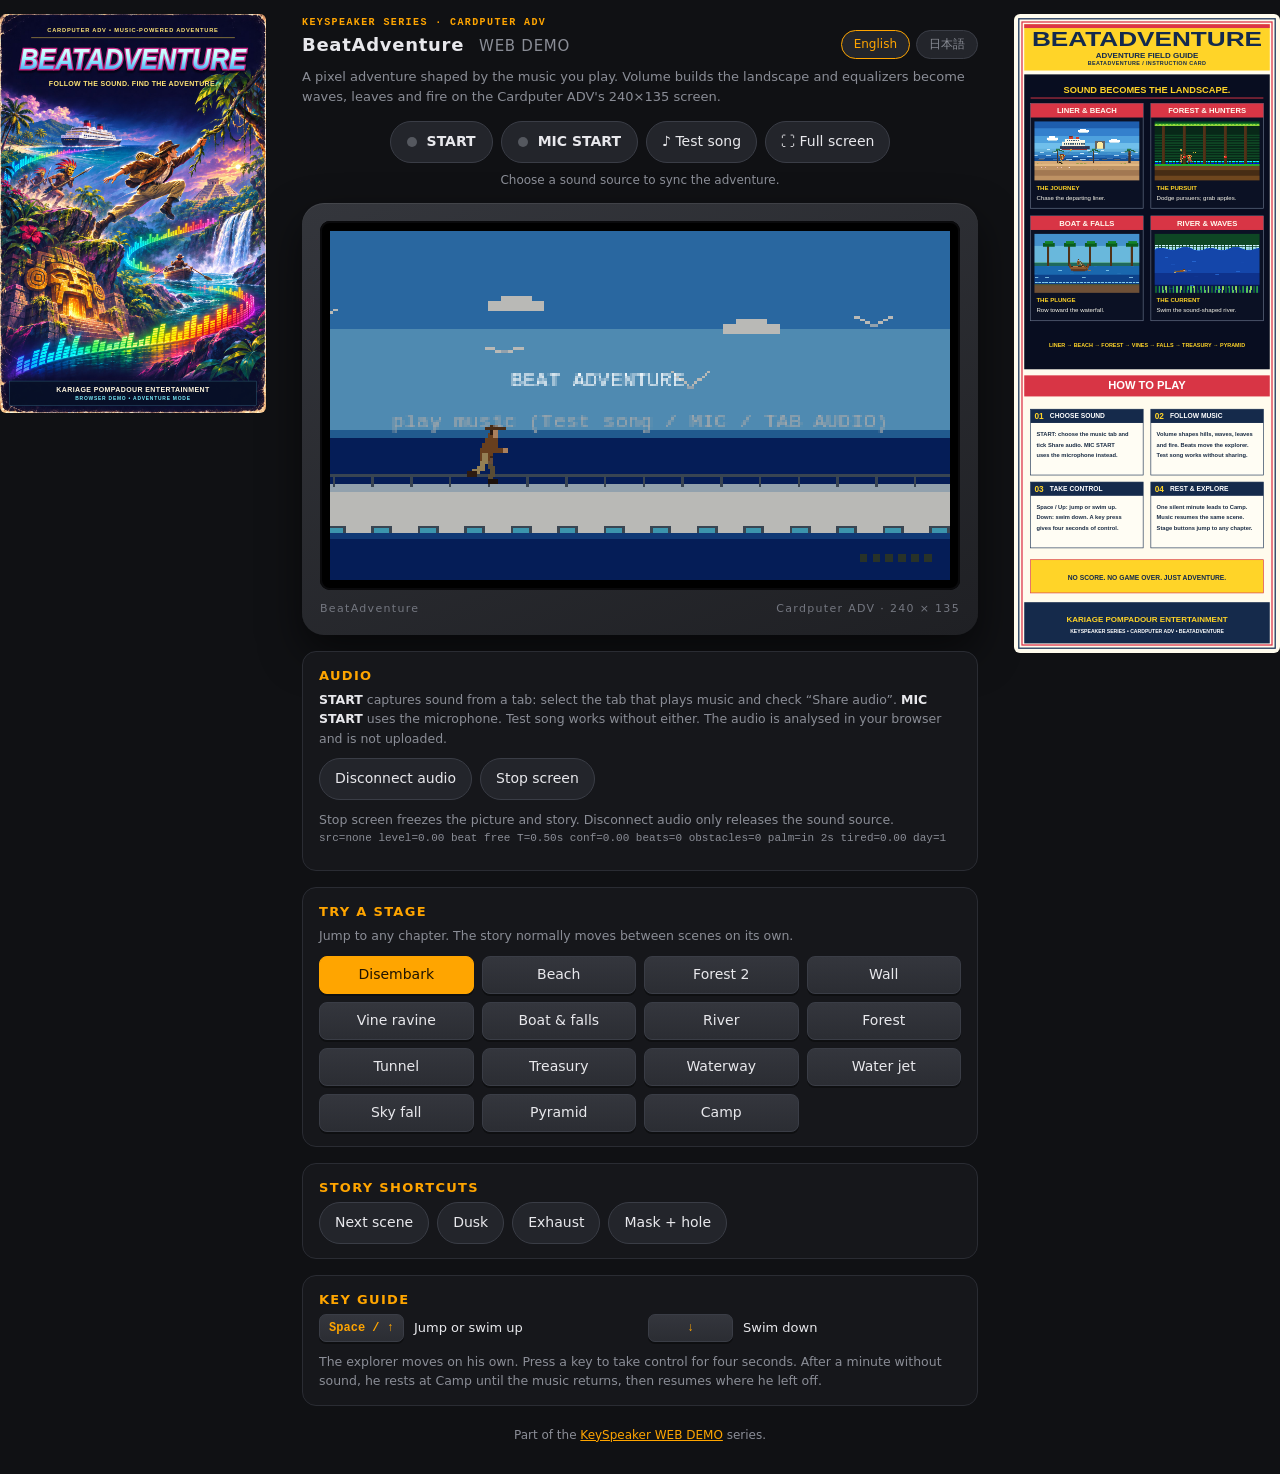
==== web/index.html @ 1c55af77 "Initial commit" ====
<!doctype html>
<!-- Copyright (c) 2026 Kariage POMPADOUR Entertainment Corporation. MIT License. -->
<html lang="en" data-lang="en">
<head>
  <meta charset="utf-8">
  <meta name="viewport" content="width=device-width, initial-scale=1, viewport-fit=cover">
  <meta name="theme-color" content="#101114">
  <meta name="description" content="BeatAdventure WEB DEMO: a music-powered pixel adventure on the 240×135 Cardputer ADV screen. 音に反応する冒険ゲームのブラウザデモ。">
  <link rel="icon" href="assets/icon.svg" type="image/svg+xml">
  <link rel="stylesheet" href="styles.css">
  <title>BeatAdventure WEB DEMO</title>
</head>
<body>
<aside class="poster-side" aria-label="BeatAdventure poster">
  <a class="gimg" lang="en" href="assets/poster-en.svg" target="_blank" rel="noopener"><img src="assets/poster-en.svg" width="1024" height="1536" alt="BeatAdventure adventure poster"></a>
  <a class="gimg" lang="ja" href="assets/poster-ja.svg" target="_blank" rel="noopener"><img src="assets/poster-ja.svg" width="1024" height="1536" alt="BeatAdventure イメージポスター"></a>
</aside>
<main class="page">
  <section class="poster-top" aria-label="BeatAdventure poster">
    <a class="gimg" lang="en" href="assets/poster-en.svg" target="_blank" rel="noopener"><img src="assets/poster-en.svg" width="1024" height="1536" alt="BeatAdventure adventure poster"></a>
    <a class="gimg" lang="ja" href="assets/poster-ja.svg" target="_blank" rel="noopener"><img src="assets/poster-ja.svg" width="1024" height="1536" alt="BeatAdventure イメージポスター"></a>
  </section>
  <header class="top">
    <div><p class="series">KEYSPEAKER SERIES · CARDPUTER ADV</p><h1>BeatAdventure <small>WEB DEMO</small></h1></div>
    <div class="langs" aria-label="Language"><button type="button" data-setlang="en">English</button><button type="button" data-setlang="ja">日本語</button></div>
  </header>
  <p class="lead"><span lang="en">A pixel adventure shaped by the music you play. Volume builds the landscape and equalizers become waves, leaves and fire on the Cardputer ADV's 240×135 screen.</span><span lang="ja">再生中の音楽が地形をつくるピクセル冒険活劇。音量の山やグライコが波、木の葉、炎に変わる Cardputer ADV の240×135画面をブラウザで楽しめます。</span></p>

  <div class="quick" aria-label="Audio and display controls">
    <button class="power" id="bShare" type="button" aria-pressed="false"><span class="power-light" aria-hidden="true"></span><b>START</b></button>
    <button class="power" id="bMic" type="button" aria-pressed="false"><span class="power-light" aria-hidden="true"></span><b>MIC START</b></button>
    <button class="btn" id="bTest" type="button" aria-pressed="false">♪ <span lang="en">Test song</span><span lang="ja">テスト曲</span></button>
    <button class="btn" id="bFull" type="button">⛶ <span lang="en">Full screen</span><span lang="ja">全画面</span></button>
    <p id="msg" role="status" aria-live="polite"><span lang="en">Choose a sound source to sync the adventure.</span><span lang="ja">音源を選ぶと冒険が音に反応します。</span></p>
  </div>

  <section class="device" id="gameView" aria-label="BeatAdventure screen">
    <div class="bezel"><canvas id="lcd" width="240" height="135" aria-label="Cardputer ADV adventure screen"></canvas></div>
    <div class="brand"><span>BeatAdventure</span><span>Cardputer ADV · 240 × 135</span></div>
  </section>

  <section class="control-panel" aria-labelledby="audio-heading">
    <h2 id="audio-heading">AUDIO</h2>
    <p><span lang="en"><b>START</b> captures sound from a tab: select the tab that plays music and check “Share audio”. <b>MIC START</b> uses the microphone. Test song works without either. The audio is analysed in your browser and is not uploaded.</span><span lang="ja"><b>START</b> で音楽を再生しているタブを選び、「音声を共有」にチェックしてください。<b>MIC START</b> はマイク、<b>テスト曲</b>は共有なしで試せます。音はブラウザ内で解析し、送信しません。</span></p>
    <div class="panel-actions"><button class="btn" id="bDisconnect" type="button"><span lang="en">Disconnect audio</span><span lang="ja">音声の接続を解除</span></button><button class="btn" id="bStop" type="button" aria-pressed="false">Stop screen</button></div>
    <p class="hint"><span lang="en">Stop screen freezes the picture and story. Disconnect audio only releases the sound source.</span><span lang="ja">「画面を停止」は映像と物語を止めます。「音声の接続を解除」は音源だけを切り離します。</span></p>
    <p id="dbg" class="debug">no sound yet</p>
  </section>

  <section class="control-panel" aria-labelledby="stages-heading">
    <h2 id="stages-heading"><span lang="en">TRY A STAGE</span><span lang="ja">ステージを試す</span></h2>
    <p><span lang="en">Jump to any chapter. The story normally moves between scenes on its own.</span><span lang="ja">どの章からでも試せます。通常の冒険では物語に沿って自動で次のシーンへ進みます。</span></p>
    <div class="stage-grid">
      <button id="bClimb" type="button"><span lang="en">Disembark</span><span lang="ja">客船から下船</span></button>
      <button id="bBeach" type="button"><span lang="en">Beach</span><span lang="ja">浜辺</span></button>
      <button id="bForest2" type="button"><span lang="en">Forest 2</span><span lang="ja">起伏のある森</span></button>
      <button id="bWall" type="button"><span lang="en">Wall</span><span lang="ja">崩れた崖</span></button>
      <button id="bVines" type="button"><span lang="en">Vine ravine</span><span lang="ja">ツタの峡谷</span></button>
      <button id="bBoatfall" type="button"><span lang="en">Boat &amp; falls</span><span lang="ja">小舟と滝</span></button>
      <button id="bRiver" type="button"><span lang="en">River</span><span lang="ja">川</span></button>
      <button id="bForest" type="button"><span lang="en">Forest</span><span lang="ja">森</span></button>
      <button id="bTunnel" type="button"><span lang="en">Tunnel</span><span lang="ja">トンネル</span></button>
      <button id="bCav" type="button"><span lang="en">Treasury</span><span lang="ja">宝倉庫</span></button>
      <button id="bWaterway" type="button"><span lang="en">Waterway</span><span lang="ja">地下水路</span></button>
      <button id="bFountain" type="button"><span lang="en">Water jet</span><span lang="ja">噴き上げる水</span></button>
      <button id="bSkyfall" type="button"><span lang="en">Sky fall</span><span lang="ja">空から落下</span></button>
      <button id="bPyramid" type="button"><span lang="en">Pyramid</span><span lang="ja">ピラミッド</span></button>
      <button id="bCamp" type="button"><span lang="en">Camp</span><span lang="ja">キャンプ</span></button>
    </div>
  </section>

  <section class="control-panel" aria-labelledby="shortcuts-heading">
    <h2 id="shortcuts-heading"><span lang="en">STORY SHORTCUTS</span><span lang="ja">物語のショートカット</span></h2>
    <div class="panel-actions"><button class="btn" id="bScene" type="button"><span lang="en">Next scene</span><span lang="ja">次のシーン</span></button><button class="btn" id="bDusk" type="button"><span lang="en">Dusk</span><span lang="ja">夕暮れ</span></button><button class="btn" id="bCol" type="button"><span lang="en">Exhaust</span><span lang="ja">力尽きる</span></button><button class="btn" id="bHole" type="button"><span lang="en">Mask + hole</span><span lang="ja">仮面と穴</span></button></div>
  </section>

  <section class="control-panel" aria-labelledby="guide-heading">
    <h2 id="guide-heading"><span lang="en">KEY GUIDE</span><span lang="ja">操作ガイド</span></h2>
    <div class="key-grid"><div><kbd>Space / ↑</kbd><span lang="en">Jump or swim up</span><span lang="ja">ジャンプ・上へ泳ぐ</span></div><div><kbd>↓</kbd><span lang="en">Swim down</span><span lang="ja">下へ泳ぐ</span></div></div>
    <p class="hint"><span lang="en">The explorer moves on his own. Press a key to take control for four seconds. After a minute without sound, he rests at Camp until the music returns, then resumes where he left off.</span><span lang="ja">主人公は自動で進みます。キーを押すと4秒間操作できます。音が1分以上止まるとキャンプで休み、音楽が戻れば元の場所から再開します。</span></p>
  </section>
  <section class="control-panel guide-bottom" aria-label="Adventure instruction card">
    <h2><span lang="en">ADVENTURE FIELD GUIDE</span><span lang="ja">冒険のインストラクションカード</span></h2>
    <p><span lang="en">The journey, sound controls and keys at a glance. Tap the card to open it full size.</span><span lang="ja">旅の場面と音源・キー操作を一枚にまとめました。押すと大きく見られます。</span></p>
    <a class="gimg" lang="en" href="assets/field-guide-en.svg" target="_blank" rel="noopener"><img src="assets/field-guide-en.svg" width="832" height="2000" alt="BeatAdventure adventure instruction card" loading="lazy"></a>
    <a class="gimg" lang="ja" href="assets/field-guide-ja.svg" target="_blank" rel="noopener"><img src="assets/field-guide-ja.svg" width="832" height="2000" alt="BeatAdventure 冒険のインストラクションカード" loading="lazy"></a>
  </section>
  <footer><span lang="en">Part of the <a href="https://github.com/kariagepompadour/KeySpeaker-WEB-DEMO" target="_blank" rel="noopener">KeySpeaker WEB DEMO</a> series.</span><span lang="ja"><a href="https://github.com/kariagepompadour/KeySpeaker-WEB-DEMO" target="_blank" rel="noopener">KeySpeaker WEB DEMO</a> と同じシリーズの作品です。</span></footer>
</main>
<aside class="side" aria-label="Adventure instruction card">
  <a class="gimg" lang="en" href="assets/field-guide-en.svg" target="_blank" rel="noopener"><img src="assets/field-guide-en.svg" width="832" height="2000" alt="BeatAdventure adventure instruction card"></a>
  <a class="gimg" lang="ja" href="assets/field-guide-ja.svg" target="_blank" rel="noopener"><img src="assets/field-guide-ja.svg" width="832" height="2000" alt="BeatAdventure 冒険のインストラクションカード"></a>
</aside>
<script src="ui.js"></script>
<script src="beat.js"></script>
<script src="game.js"></script>
</body>
</html>
---- web/styles.css ----
/* Copyright (c) 2026 Kariage POMPADOUR Entertainment Corporation. MIT License. */
:root {
  color-scheme: dark;
  --page: #101114;
  --ink: #e8e8ec;
  --dim: #8a8d96;
  --amber: #ffa500;
  --line: #2a2c33;
  --body1: #34363c;
  --body2: #1f2024;
}
* { box-sizing: border-box; }
[hidden] { display: none !important; }
html, body { margin: 0; min-height: 100%; background: var(--page); color: var(--ink); }
body { font: 14px/1.55 -apple-system, "Hiragino Sans", "Yu Gothic", system-ui, sans-serif; }
button { font: inherit; touch-action: manipulation; cursor: pointer; }
button:focus-visible, a:focus-visible { outline: 2px solid var(--amber); outline-offset: 3px; }
a { color: var(--amber); }
.page { width: min(100%, 820px); margin: auto; padding: max(16px, env(safe-area-inset-top)) 12px max(30px, env(safe-area-inset-bottom)); }
.top { display: flex; justify-content: space-between; align-items: end; gap: 12px; }
.series { margin: 0 0 2px; color: var(--amber); font: 700 10px/1.3 ui-monospace, Menlo, monospace; letter-spacing: .14em; }
h1 { margin: 0; font-size: 18px; letter-spacing: .04em; }
h1 small { color: var(--dim); font-weight: 400; margin-left: 8px; }
.langs { display: flex; gap: 6px; flex: none; }
.langs button { padding: 4px 12px; border-radius: 999px; border: 1px solid #3a3d46; background: #23252b; color: var(--dim); font-size: 12px; }
.langs button.act { color: var(--amber); border-color: var(--amber); }
html[data-lang="ja"] [lang="en"], html[data-lang="en"] [lang="ja"] { display: none; }
.lead { max-width: 690px; margin: 8px 0 14px; color: var(--dim); font-size: 13px; }

.quick { display: flex; flex-wrap: wrap; gap: 8px; justify-content: center; align-items: center; margin-bottom: 12px; }
.power, .btn { min-height: 42px; border: 1px solid #3a3d46; background: #23252b; color: var(--ink); }
.power { display: inline-flex; align-items: center; gap: 10px; padding: 9px 16px; border-radius: 999px; }
.power-light { width: 10px; height: 10px; border-radius: 50%; background: #55585f; }
.power[aria-pressed="true"] { border-color: var(--amber); }
.power[aria-pressed="true"] .power-light { background: #28eb5a; box-shadow: 0 0 8px #28eb5a; }
.btn { padding: 8px 15px; border-radius: 999px; }
.btn:hover, .power:hover, .stage-grid button:hover { background: #2c2f37; border-color: var(--amber); }
.btn[aria-pressed="true"] { color: var(--amber); border-color: var(--amber); }
#msg { flex-basis: 100%; min-height: 20px; margin: 0; color: var(--dim); text-align: center; font-size: 12px; }

.device { background: linear-gradient(160deg, var(--body1), var(--body2)); border-radius: 22px; padding: 18px;
  box-shadow: 0 18px 40px rgba(0,0,0,.55), inset 0 1px 0 rgba(255,255,255,.08); }
.bezel { background: #000; border-radius: 10px; padding: 10px; box-shadow: inset 0 0 0 2px #0a0a0c, inset 0 2px 8px rgba(0,0,0,.9); }
#lcd { display: block; width: 100%; aspect-ratio: 240 / 135; image-rendering: pixelated; image-rendering: crisp-edges; background: #000; }
.brand { display: flex; justify-content: space-between; gap: 8px; margin-top: 10px; color: #747780; font-size: 11px; letter-spacing: .12em; }
.device:fullscreen { display: flex; align-items: center; justify-content: center; width: 100vw; height: 100vh; padding: 0; border-radius: 0; background: #000; }
.device:fullscreen .bezel { width: min(100vw, 177.78vh); padding: 0; border-radius: 0; box-shadow: none; }
.device:fullscreen .brand { display: none; }

.control-panel { margin-top: 16px; padding: 14px 16px; border: 1px solid var(--line); border-radius: 14px; background: #16171b; }
.control-panel h2 { margin: 0 0 4px; color: var(--amber); font-size: 13px; letter-spacing: .1em; }
.control-panel p { margin: 0 0 10px; color: var(--dim); font-size: 12.5px; }
.control-panel p b { color: var(--ink); font-weight: 600; }
.control-panel .hint { margin: 10px 0 0; }
.panel-actions { display: flex; flex-wrap: wrap; gap: 8px; }
.debug { overflow-wrap: anywhere; font: 11px/1.5 ui-monospace, Menlo, monospace !important; }
.stage-grid { display: grid; grid-template-columns: repeat(auto-fit, minmax(135px, 1fr)); gap: 8px; }
.stage-grid button { min-height: 38px; padding: 7px 10px; border-radius: 8px; border: 1px solid #3a3d46; background: linear-gradient(#34363d, #2b2d33); box-shadow: 0 2px 0 #0e0f11; color: var(--ink); text-align: center; }
.stage-grid button.active { color: #201400; background: var(--amber); border-color: var(--amber); }
.key-grid { display: grid; grid-template-columns: repeat(auto-fit, minmax(210px, 1fr)); gap: 8px 16px; }
.key-grid > div { display: flex; align-items: center; gap: 10px; font-size: 13px; }
kbd { display: inline-block; min-width: 85px; padding: 7px 9px; border: 1px solid #3a3d46; border-radius: 7px; background: linear-gradient(#34363d, #2b2d33); box-shadow: 0 2px 0 #0e0f11; color: var(--amber); font: 700 12px/1 ui-monospace, Menlo, monospace; text-align: center; }
footer { padding: 20px 2px 0; color: var(--dim); font-size: 12px; text-align: center; }
.poster-side, .side { display: none; }
.poster-top { margin-bottom: 14px; }
.poster-top .gimg { max-width: 380px; }
.gimg { display: block; width: 100%; max-width: 520px; margin: 0 auto; }
.gimg img { display: block; width: 100%; height: auto; border-radius: 6px; }
.guide-bottom .gimg { max-width: 450px; }
@media (min-width: 1200px) {
  body { display: grid; grid-template-columns: minmax(220px, 400px) minmax(0, 820px); column-gap: 24px; justify-content: center; align-items: start; }
  .poster-side { display: block; padding: 14px 0; position: sticky; top: 0; max-height: 100svh; overflow-y: auto; scrollbar-width: none; }
  .poster-side .gimg, .side .gimg { margin: 0; }
  .poster-top { display: none; }
}
@media (min-width: 1280px) {
  /* Three columns: poster | game | instruction card. The centre column gives up width first (700-820px) so that the
     side images stay readable at 1280px (about 266px each) instead of shrinking to about 206px. */
  body { max-width: 1668px; margin-inline: auto; grid-template-columns: minmax(190px, 1fr) clamp(700px, calc(100vw - 580px), 820px) minmax(190px, 1fr); }
  .side { display: block; padding: 14px 0; position: sticky; top: 0; max-height: 100svh; overflow-y: auto; overscroll-behavior: contain; scrollbar-width: thin; }
  .guide-bottom { display: none; }
}
@media (max-width: 520px) {
  .top { align-items: start; flex-direction: column; }
  .device { padding: 12px; border-radius: 16px; }
  .quick { justify-content: start; }
  .stage-grid { grid-template-columns: repeat(2, minmax(0, 1fr)); }
  .brand { font-size: 9px; }
}
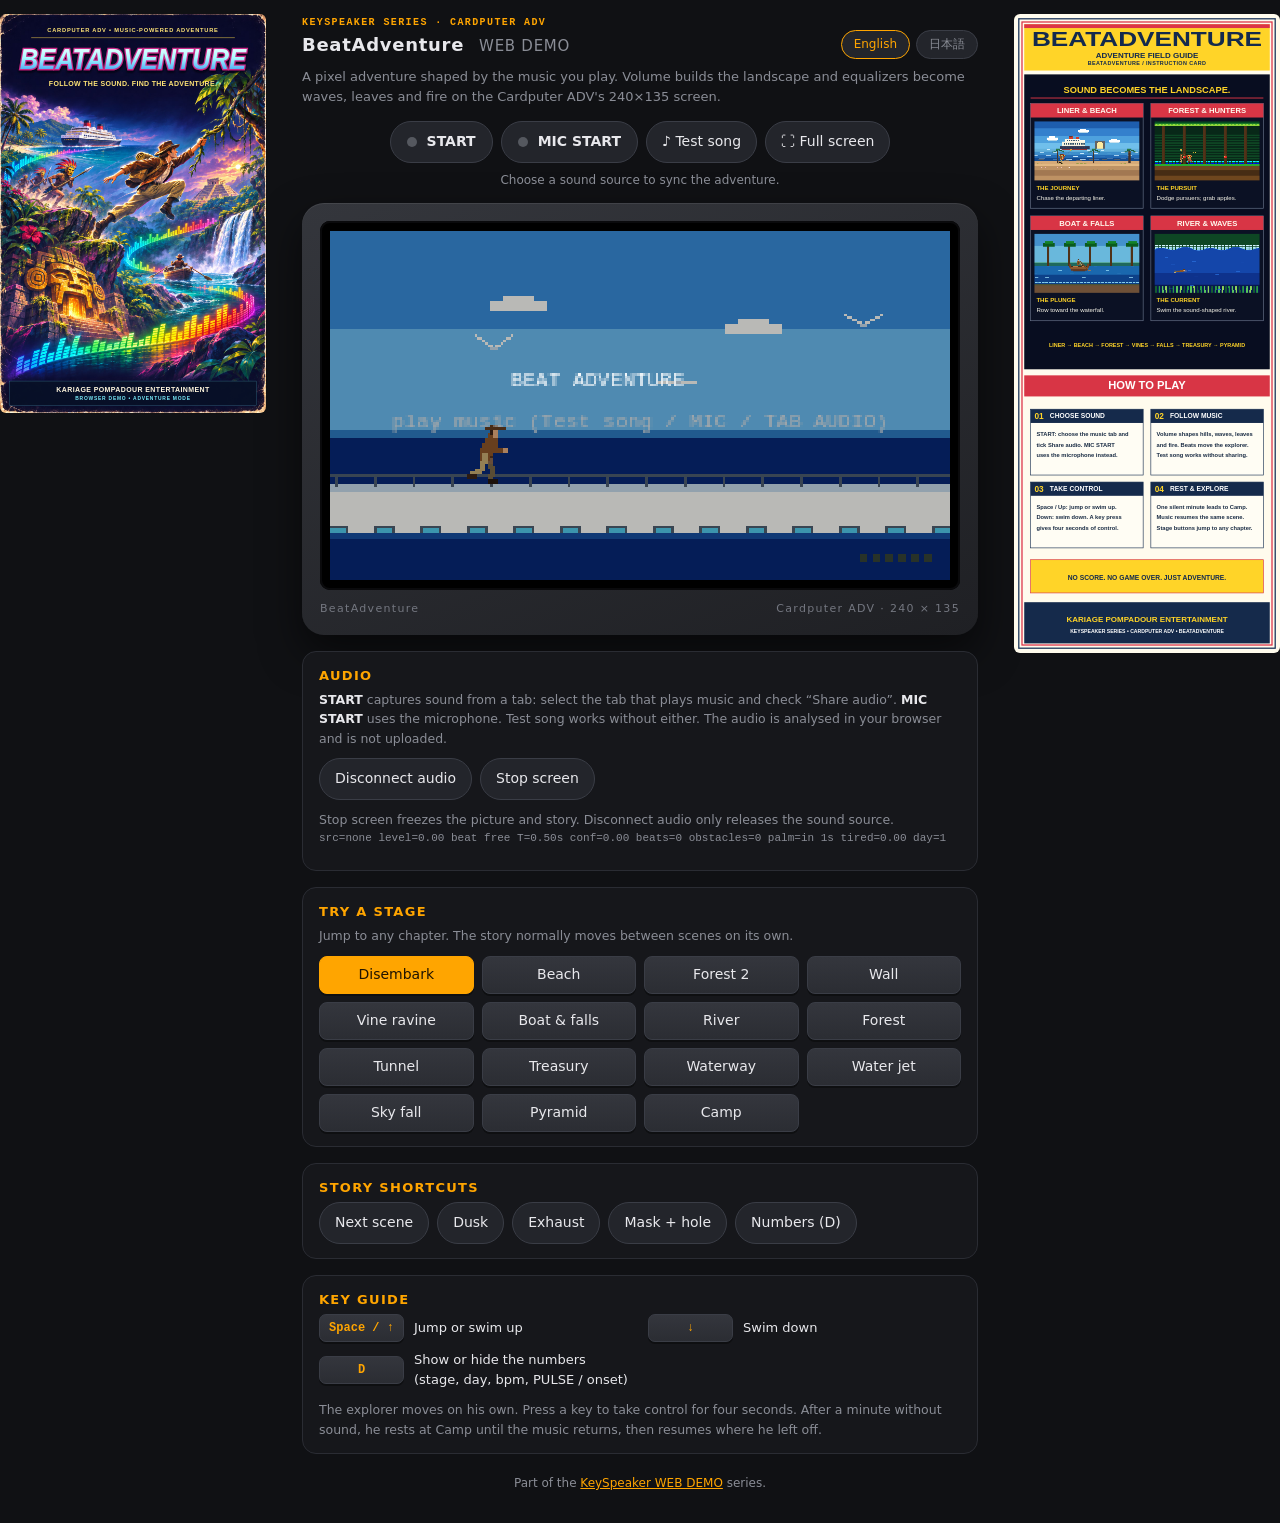
==== commit 87d9e753: "Add d key numbers overlay (stage, day, bpm, PULSE/onset) Match the Cardputer ADV build: nothing is w" ====
--- a/web/index.html
+++ b/web/index.html
@@ -71,12 +71,12 @@
 
   <section class="control-panel" aria-labelledby="shortcuts-heading">
     <h2 id="shortcuts-heading"><span lang="en">STORY SHORTCUTS</span><span lang="ja">物語のショートカット</span></h2>
-    <div class="panel-actions"><button class="btn" id="bScene" type="button"><span lang="en">Next scene</span><span lang="ja">次のシーン</span></button><button class="btn" id="bDusk" type="button"><span lang="en">Dusk</span><span lang="ja">夕暮れ</span></button><button class="btn" id="bCol" type="button"><span lang="en">Exhaust</span><span lang="ja">力尽きる</span></button><button class="btn" id="bHole" type="button"><span lang="en">Mask + hole</span><span lang="ja">仮面と穴</span></button></div>
+    <div class="panel-actions"><button class="btn" id="bScene" type="button"><span lang="en">Next scene</span><span lang="ja">次のシーン</span></button><button class="btn" id="bDusk" type="button"><span lang="en">Dusk</span><span lang="ja">夕暮れ</span></button><button class="btn" id="bCol" type="button"><span lang="en">Exhaust</span><span lang="ja">力尽きる</span></button><button class="btn" id="bHole" type="button"><span lang="en">Mask + hole</span><span lang="ja">仮面と穴</span></button><button class="btn" id="bDiag" type="button" aria-pressed="false"><span lang="en">Numbers (D)</span><span lang="ja">数値表示 (D)</span></button></div>
   </section>
 
   <section class="control-panel" aria-labelledby="guide-heading">
     <h2 id="guide-heading"><span lang="en">KEY GUIDE</span><span lang="ja">操作ガイド</span></h2>
-    <div class="key-grid"><div><kbd>Space / ↑</kbd><span lang="en">Jump or swim up</span><span lang="ja">ジャンプ・上へ泳ぐ</span></div><div><kbd>↓</kbd><span lang="en">Swim down</span><span lang="ja">下へ泳ぐ</span></div></div>
+    <div class="key-grid"><div><kbd>Space / ↑</kbd><span lang="en">Jump or swim up</span><span lang="ja">ジャンプ・上へ泳ぐ</span></div><div><kbd>↓</kbd><span lang="en">Swim down</span><span lang="ja">下へ泳ぐ</span></div><div><kbd>D</kbd><span lang="en">Show or hide the numbers (stage, day, bpm, PULSE / onset)</span><span lang="ja">数値表示の切り替え（場面・日数・bpm・PULSE / onset）</span></div></div>
     <p class="hint"><span lang="en">The explorer moves on his own. Press a key to take control for four seconds. After a minute without sound, he rests at Camp until the music returns, then resumes where he left off.</span><span lang="ja">主人公は自動で進みます。キーを押すと4秒間操作できます。音が1分以上止まるとキャンプで休み、音楽が戻れば元の場所から再開します。</span></p>
   </section>
   <section class="control-panel guide-bottom" aria-label="Adventure instruction card">
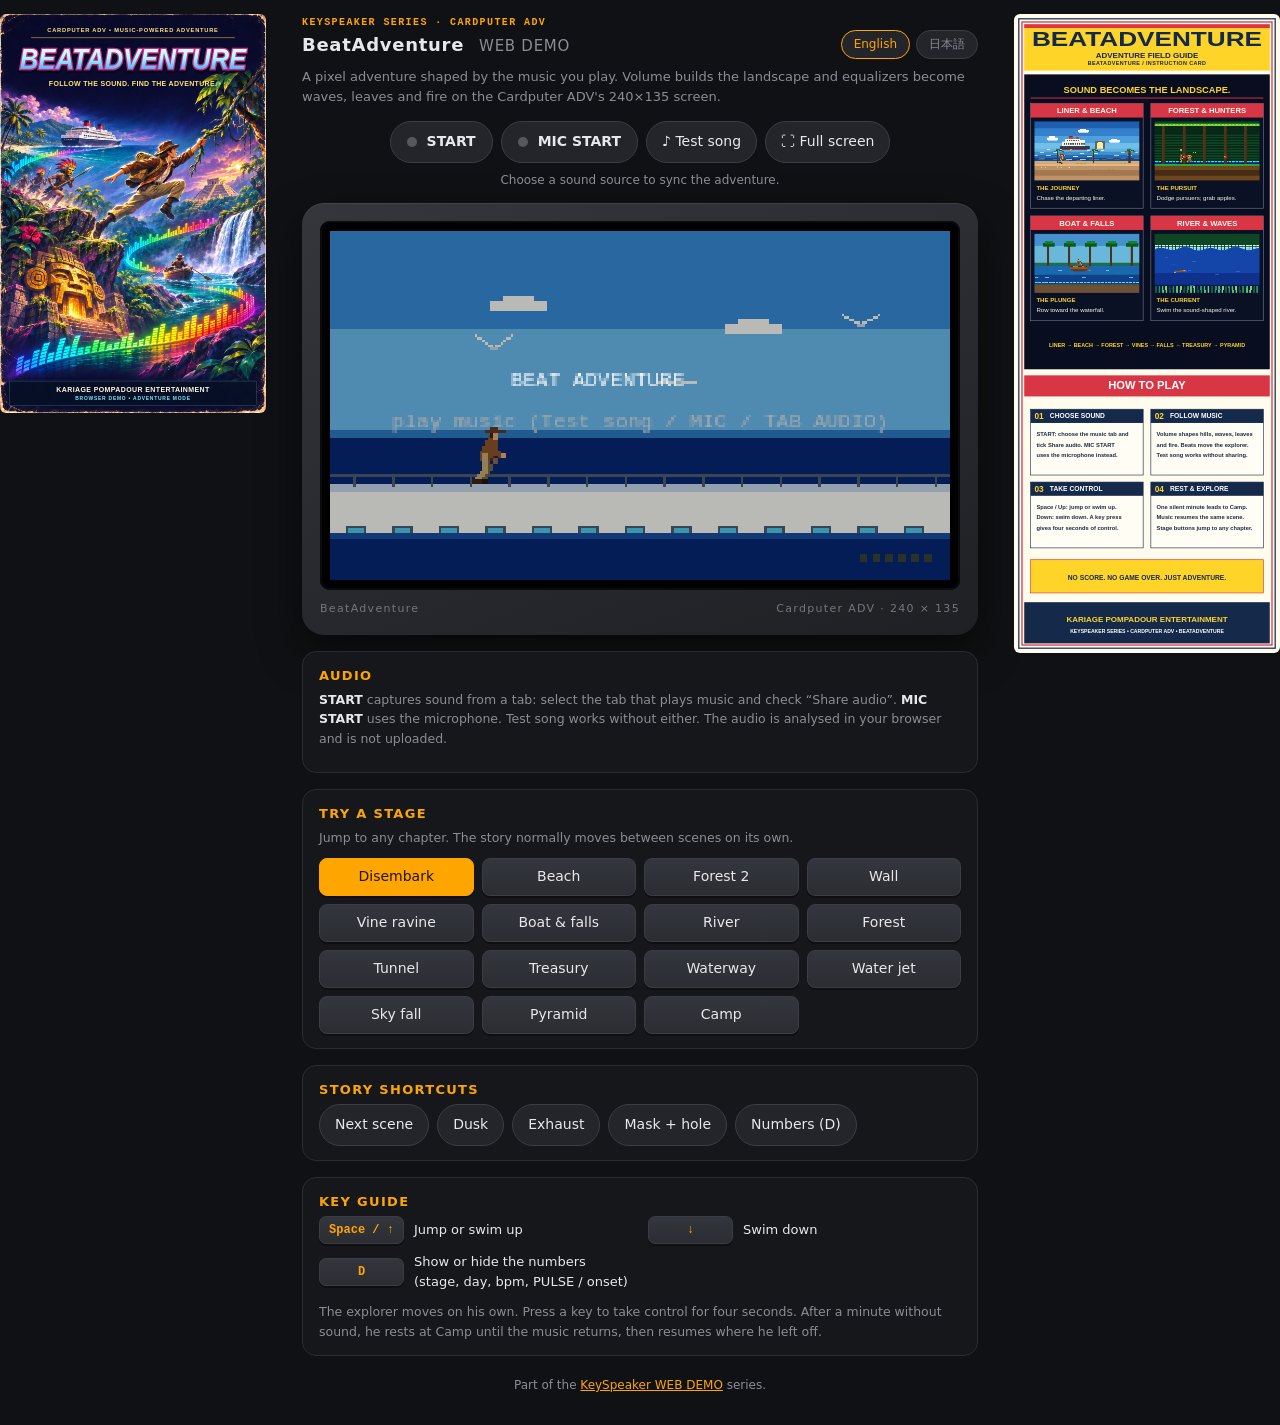
==== commit b51859e4: "Page: the debug tools (Stop screen, Disconnect audio, the status line) are hidden unless the address" ====
--- a/web/index.html
+++ b/web/index.html
@@ -42,9 +42,11 @@
   <section class="control-panel" aria-labelledby="audio-heading">
     <h2 id="audio-heading">AUDIO</h2>
     <p><span lang="en"><b>START</b> captures sound from a tab: select the tab that plays music and check “Share audio”. <b>MIC START</b> uses the microphone. Test song works without either. The audio is analysed in your browser and is not uploaded.</span><span lang="ja"><b>START</b> で音楽を再生しているタブを選び、「音声を共有」にチェックしてください。<b>MIC START</b> はマイク、<b>テスト曲</b>は共有なしで試せます。音はブラウザ内で解析し、送信しません。</span></p>
-    <div class="panel-actions"><button class="btn" id="bDisconnect" type="button"><span lang="en">Disconnect audio</span><span lang="ja">音声の接続を解除</span></button><button class="btn" id="bStop" type="button" aria-pressed="false">Stop screen</button></div>
-    <p class="hint"><span lang="en">Stop screen freezes the picture and story. Disconnect audio only releases the sound source.</span><span lang="ja">「画面を停止」は映像と物語を止めます。「音声の接続を解除」は音源だけを切り離します。</span></p>
-    <p id="dbg" class="debug">no sound yet</p>
+    <div id="debugTools" hidden>
+      <div class="panel-actions"><button class="btn" id="bDisconnect" type="button"><span lang="en">Disconnect audio</span><span lang="ja">音声の接続を解除</span></button><button class="btn" id="bStop" type="button" aria-pressed="false">Stop screen</button></div>
+      <p class="hint"><span lang="en">Stop screen freezes the picture and story. Disconnect audio only releases the sound source.</span><span lang="ja">「画面を停止」は映像と物語を止めます。「音声の接続を解除」は音源だけを切り離します。</span></p>
+      <p id="dbg" class="debug">no sound yet</p>
+    </div>
   </section>
 
   <section class="control-panel" aria-labelledby="stages-heading">
